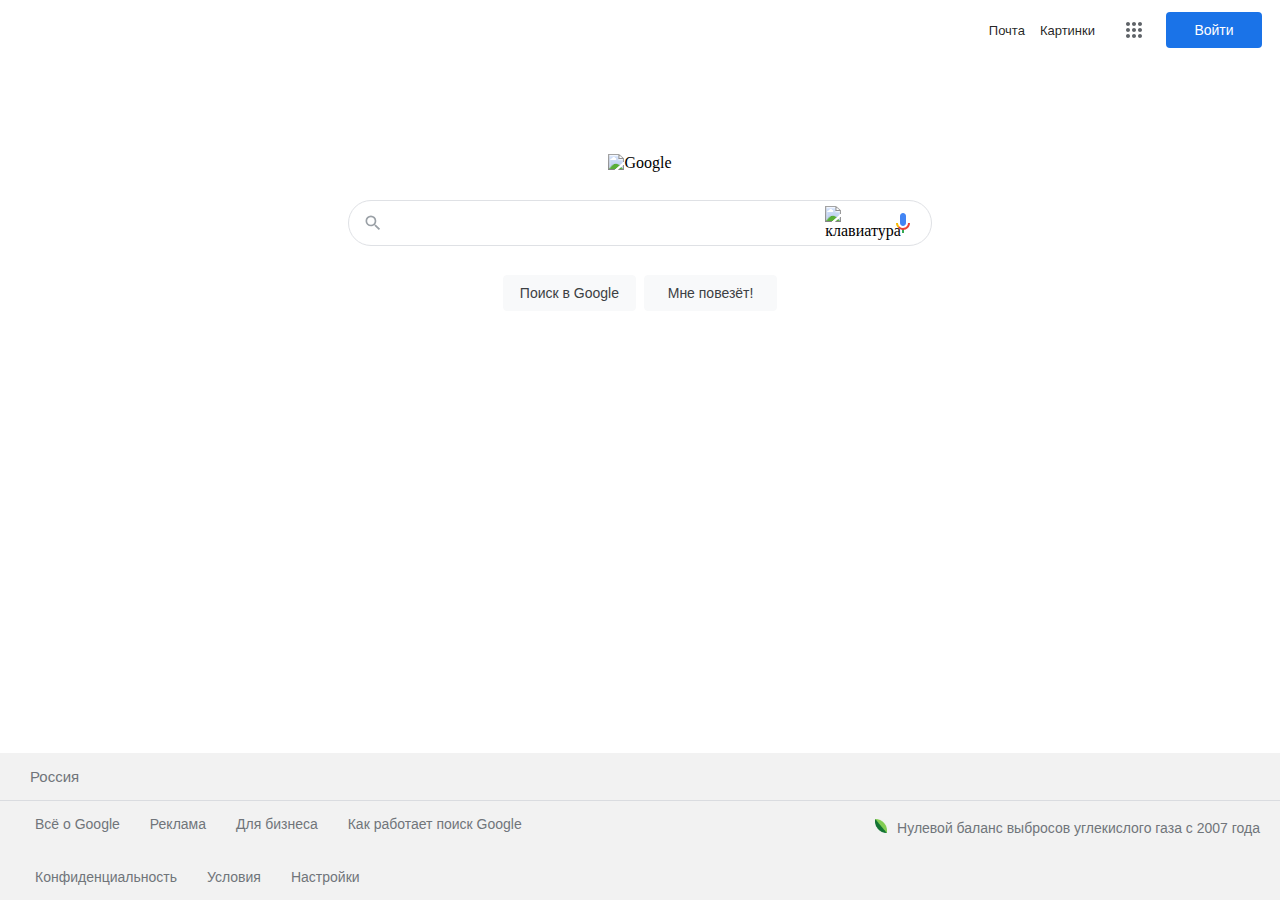
==== index.html @ 8f460573 "google done" ====
<!DOCTYPE html>
<html>
<head>
    <meta charset="utf-8" />
    <link rel="stylesheet" href="style.css" />
    <title>Google</title>
    <link rel="icon" href="https://www.google.com/favicon.ico" />
</head>
<body>
    <div class="nav-panel-container">
        <div class="nav-panel">
            <div>
                <a class="link" href="https://www.google.com/mail/&ogbl">Почта</a>
            </div>
            <div>
                <a class="link" href="https://www.google.ru/imghp?hl=ru&ogbl" target="_blank">Картинки</a>
            </div>
            <div class="menu-container">
                <a style="height: 24px" href="https://about.google/products/" target="_blank">
                    <svg class="menu" viewBox="0 0 24 24">
                        <path d="M6,8c1.1,0 2,-0.9 2,-2s-0.9,-2 -2,-2 -2,0.9 -2,2 0.9,2 2,2zM12,20c1.1,0 2,-0.9 2,-2s-0.9,-2 -2,-2 -2,0.9 -2,2 0.9,2 2,2zM6,20c1.1,0 2,-0.9 2,-2s-0.9,-2 -2,-2 -2,0.9 -2,2 0.9,2 2,2zM6,14c1.1,0 2,-0.9 2,-2s-0.9,-2 -2,-2 -2,0.9 -2,2 0.9,2 2,2zM12,14c1.1,0 2,-0.9 2,-2s-0.9,-2 -2,-2 -2,0.9 -2,2 0.9,2 2,2zM16,6c0,1.1 0.9,2 2,2s2,-0.9 2,-2 -0.9,-2 -2,-2 -2,0.9 -2,2zM12,8c1.1,0 2,-0.9 2,-2s-0.9,-2 -2,-2 -2,0.9 -2,2 0.9,2 2,2zM18,14c1.1,0 2,-0.9 2,-2s-0.9,-2 -2,-2 -2,0.9 -2,2 0.9,2 2,2zM18,20c1.1,0 2,-0.9 2,-2s-0.9,-2 -2,-2 -2,0.9 -2,2 0.9,2 2,2z"></path>
                    </svg>
                </a>
            </div>
            <div class="enter-container">
                <a style="text-decoration: none" href="https://accounts.google.com/v3/signin/identifier?dsh=S-99807063%3A1662494788046477&continue=https%3A%2F%2Fwww.google.com%2F%3Fgws_rd%3Dssl&ec=GAZAmgQ&hl=ru&passive=true&flowName=GlifWebSignIn&flowEntry=ServiceLogin&ifkv=AQN2RmXGSbF9rAIXmJH1-EhEHgO-p6C6mlsBlYyK3gtCXGPzN-NP57Yoe-NT8FltJr-XS2-R16_f"
                   target="_top">
                    <div class="enter">Войти</div>
                </a>
            </div>
        </div>
    </div>
    <div class="logo-container">
        <img src="https://www.google.com/images/branding/googlelogo/1x/googlelogo_color_272x92dp.png" alt="Google" />
    </div>
    <div class="search-bar-container">
        <div class="search-bar">
            <div class="search-container">
                <svg style="fill: #9aa0a6" viewBox="0 0 24 24">
                    <path d="M15.5 14h-.79l-.28-.27A6.471 6.471 0 0 0 16 9.5 6.5 6.5 0 1 0 9.5 16c1.61 0 3.09-.59 4.23-1.57l.27.28v.79l5 4.99L20.49 19l-4.99-5zm-6 0C7.01 14 5 11.99 5 9.5S7.01 5 9.5 5 14 7.01 14 9.5 11.99 14 9.5 14z"></path>
                </svg>
            </div>
            <div>
                <input class="input" type="text" />
            </div>
            <div class="keyboard-container">
                <img src="https://www.gstatic.com/inputtools/images/tia.png" alt="клавиатура" />
            </div>
            <div class="audio-input-container">
                <svg viewBox="0 0 24 24">
                    <path fill="#4285f4" d="m12 15c1.66 0 3-1.31 3-2.97v-7.02c0-1.66-1.34-3.01-3-3.01s-3 1.34-3 3.01v7.02c0 1.66 1.34 2.97 3 2.97z"></path>
                    <path fill="#34a853" d="m11 18.08h2v3.92h-2z"></path>
                    <path fill="#fbbc05" d="m7.05 16.87c-1.27-1.33-2.05-2.83-2.05-4.87h2c0 1.45 0.56 2.42 1.47 3.38v0.32l-1.15 1.18z"></path>
                    <path fill="#ea4335" d="m12 16.93a4.97 5.25 0 0 1 -3.54 -1.55l-1.41 1.49c1.26 1.34 3.02 2.13 4.95 2.13 3.87 0 6.99-2.92 6.99-7h-1.99c0 2.92-2.24 4.93-5 4.93z"></path>
                </svg>
            </div>
        </div>
        <div class="search-bar-bottom-container">
            <div class="text-container left-text-container">
                <div class="text">
                    Поиск в Google
                    <a href="https://www.google.com/search?q={input.text}"
                       style="width: 100px"></a>
                </div>
            </div>
            <div class="text-container">
                <a style="text-decoration: none" href="https://www.google.com/doodles">
                    <div class="text">Мне повезёт!</div>
                </a>
            </div>
        </div>
    </div>
    <footer class="footer">
        <div class="country">Россия</div>
        <div class="footer-bottom-container">
            <div class="about-container">
                <a class="about" href="https://about.google/?utm_source=google-RU&utm_medium=referral&utm_campaign=hp-footer&fg=1">
                    <div>Всё о Google</div>
                </a>
                <a class="about" href="https://ads.google.com/intl/ru_ru/home/?subid=ww-ww-et-g-awa-a-g_hpafoot1_1!o2&utm_source=google.com&utm_medium=referral&utm_campaign=google_hpafooter&fg=1"
                   target="_parent">
                    Реклама
                </a>
                <a class="about" href="https://www.google.com/services/?subid=ww-ww-et-g-awa-a-g_hpbfoot1_1!o2&utm_source=google.com&utm_medium=referral&utm_campaign=google_hpbfooter&fg=1#?modal_active=none">
                    Для бизнеса
                </a>
                <a class="about" href="https://www.google.com/search/howsearchworks/?fg=1">
                    Как работает поиск Google
                </a>
            </div>
            <div class="carbon-dioxide-info-container">
                <a class="about" href="https://sustainability.google/intl/ru/carbon-free/?utm_source=googlehpfooter&utm_medium=housepromos&utm_campaign=bottom-footer&utm_content=#home"
                   target="_parent">
                    <div>
                        <img style="margin-right: 6px; width: 12.25px; height: 14px" src="[data-uri]" />
                        Нулевой баланс выбросов углекислого газа с 2007 года
                    </div>
                </a>
            </div>
            <div class="policy-container">
                <a class="about" href="https://policies.google.com/privacy?hl=ru&fg=1">
                    Конфиденциальность
                </a>
                <a class="about" href="https://policies.google.com/terms?hl=ru&fg=1">
                    Условия
                </a>
                <div class="about">Настройки</div>
            </div>
        </div>
    </footer>
</body>
</html>
---- style.css ----
html, body {
    margin: 0;
    padding: 0;
    height: 100%;
}

.nav-panel-container {
    display: flex;
    justify-content: end;
    align-items: center;
    padding: 6px;
}

.nav-panel {
    display: flex;
    align-items: center;
    padding-right: 4px;
    height: 48px;
}

.link {
    font-size: 13px;
    font-family: Roboto, Arial, sans-serif;
    text-decoration: none;
    padding-right: 15px;
    color: rgba(0,0,0,.87);
}

.link:hover {
    text-decoration: underline;
}

.menu-container {
    padding: 4px;
    display: flex;
    justify-content: center;
    align-items: center;
    width: 40px;
    height: 40px;
}

.menu-container:hover {
    border-radius: 50%;
    background-color: #efefef;
    cursor: pointer;
}

.menu {
    width: 24px;
    height: 24px;
    fill: #5f6368;
}

.enter-container {
    margin-inline: 8px;
    background-color: #1a73e8;
    font-family: Google Sans,Roboto,Helvetica,Arial,sans-serif;
    font-size: 14px;
    width: 96px;
    height: 36px;
    border-radius: 4px;
    border-color: white;
}

.enter-container:hover {
    background-color: #1b66c9;
    box-shadow: 0 1px 3px 1px rgb(66 64 67 / 15%), 0 1px 2px 0 rgb(60 64 67 / 30%);
    cursor: pointer;
}

.enter {
    color: white;
    text-align:center;
    position: relative;
    top: 50%;
    transform: translateY(-50%);
}

.logo-container {
    padding-top: 93.6px;
    display: flex;
    justify-content: center;
    align-items: center;
    flex-wrap: wrap;
}

.search-bar-container {
    margin: 8px;
    padding: 20px;
    display: flex;
    justify-content: center;
    align-items: center;
    flex-direction: column;
    width: auto;
}

.search-bar {
    display: flex;
    align-items: center;
    padding: 0 8px 0 14px;
    border: 1px solid #dfe1e5;
    border-radius: 24px;
    height: 44px;
    width: calc(632px + 6px);
    width: auto;
    max-width: 584px;
}

.search-bar:hover {
    box-shadow: 0 1px 6px rgb(32 33 36 / 28%);
    border-color: rgba(223,225,229,0);
}

.search-container {
    width: 20px;
    height: 20px;
    padding-right: 13px;
}

.input {
    outline: none;
    border: none;
    width: 443px;
    height: 34px;
}



.keyboard-container {
    padding-inline: 8px;
    display: flex;
    justify-content: center;
    align-items: center;
    height: 24px;
    width: 24px;
    cursor: pointer;
}

.audio-input-container {
    padding-inline: 8px;
    width: 24px;
    height: 24px;
    cursor: pointer;
}

.search-bar-bottom-container {
    display: flex;
    justify-content: center;
    padding: 18px;
    width: 100%;
}

.text-container {
    background-color: #f8f9fa;
    color: #3c4043;
    width: 99.163px;
    font-family: arial,sans-serif;
    font-size: 14px;
    height: 34px;
    padding-inline: 16px;
    border: 1px solid #f8f9fa;
    border-radius: 4px;
    margin-inline: 4px;
    margin-top: 11px;
    margin-bottom: 11px;
}

.text-container:hover {
    border-color: #e0e0e0;
    box-shadow: 0 1px #ebebeb;
    cursor: pointer;
}

.left-text-container:active {
    border-color: #1a73e8;
}

.text {
    color: #3c4043;
    text-align: center;
    position: relative;
    top: 50%;
    transform: translateY(-50%);
}

.footer {
    position: absolute;
    bottom: 0;
    width: 100%;
    background-color: #f2f2f2;
}

.country {
    padding: 15px 30px;
    border-bottom: 1px solid #dadce0;
    font-family: arial,sans-serif;
    font-size: 15px;
    color: #70757a;
}

.footer-bottom-container {
    display: flex;
    flex-wrap: wrap;
    padding-inline: 20px;
    justify-content: space-between;
}

.about-container {
    display: flex;
}

.about {
    text-decoration: none;
    padding: 15px;
    font-size: 14px;
    font-family: arial,sans-serif;
    color: #70757a;
}


.about:hover {
    text-decoration: underline;
}

.carbon-dioxide-container {
    width: 100%;
    display: flex;
}

.policy-container {
    display: flex;
}
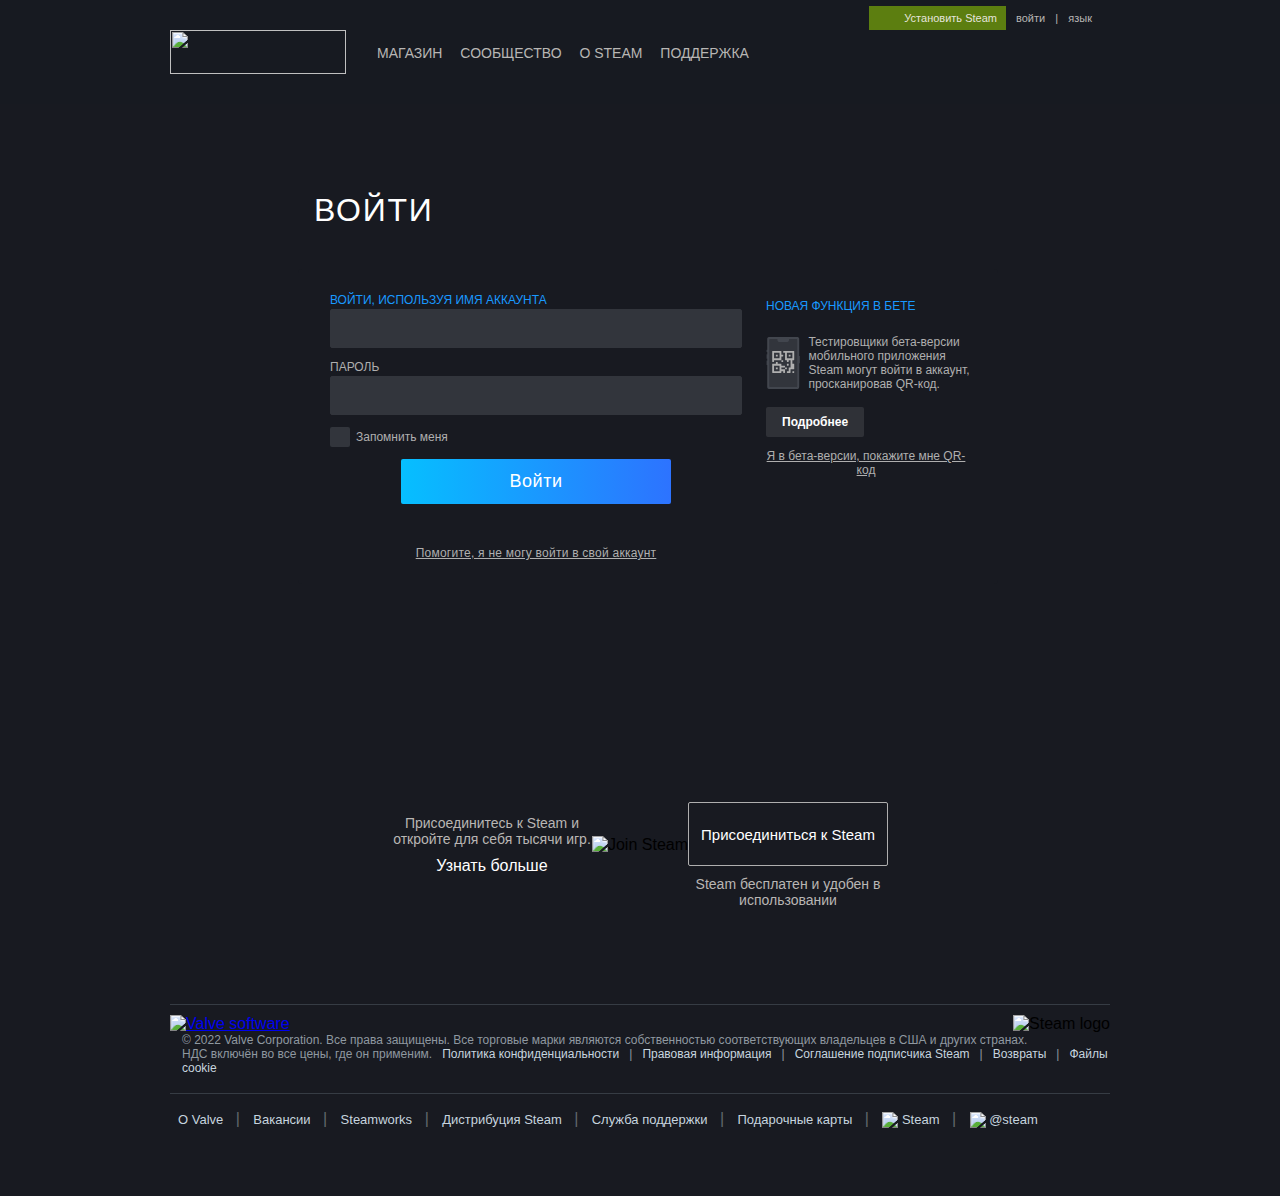
==== commit 30e65f59: "added some hovers and custom scrollbar" ====
--- a/index.html
+++ b/index.html
@@ -1,112 +1,221 @@
 <!DOCTYPE html>
 <html>
-<head>
-    <meta charset="utf-8" />
-    <link rel="stylesheet" href="style.css" />
-    <title>Google</title>
-    <link rel="icon" href="https://www.google.com/favicon.ico" />
-</head>
-<body>
-    <div class="nav-panel-container">
-        <div class="nav-panel">
-            <div>
-                <a class="link" href="https://www.google.com/mail/&ogbl">Почта</a>
-            </div>
-            <div>
-                <a class="link" href="https://www.google.ru/imghp?hl=ru&ogbl" target="_blank">Картинки</a>
-            </div>
-            <div class="menu-container">
-                <a style="height: 24px" href="https://about.google/products/" target="_blank">
-                    <svg class="menu" viewBox="0 0 24 24">
-                        <path d="M6,8c1.1,0 2,-0.9 2,-2s-0.9,-2 -2,-2 -2,0.9 -2,2 0.9,2 2,2zM12,20c1.1,0 2,-0.9 2,-2s-0.9,-2 -2,-2 -2,0.9 -2,2 0.9,2 2,2zM6,20c1.1,0 2,-0.9 2,-2s-0.9,-2 -2,-2 -2,0.9 -2,2 0.9,2 2,2zM6,14c1.1,0 2,-0.9 2,-2s-0.9,-2 -2,-2 -2,0.9 -2,2 0.9,2 2,2zM12,14c1.1,0 2,-0.9 2,-2s-0.9,-2 -2,-2 -2,0.9 -2,2 0.9,2 2,2zM16,6c0,1.1 0.9,2 2,2s2,-0.9 2,-2 -0.9,-2 -2,-2 -2,0.9 -2,2zM12,8c1.1,0 2,-0.9 2,-2s-0.9,-2 -2,-2 -2,0.9 -2,2 0.9,2 2,2zM18,14c1.1,0 2,-0.9 2,-2s-0.9,-2 -2,-2 -2,0.9 -2,2 0.9,2 2,2zM18,20c1.1,0 2,-0.9 2,-2s-0.9,-2 -2,-2 -2,0.9 -2,2 0.9,2 2,2z"></path>
-                    </svg>
+    <head>
+        <title>Войти</title>
+        <link rel="icon" href="https://store.steampowered.com/favicon.ico" />
+        <meta charset="utf-8" />
+        <link rel="stylesheet" href="style.css" />
+    </head>
+    <body>
+        <div class="header">
+            <div class="header_content">
+                <div class="logo_holder">
+                    <a href="https://store.steampowered.com/?snr=1_60_4__global-header">
+                        <img src="https://store.akamai.steamstatic.com/public/shared/images/header/logo_steam.svg?t=962016"
+                             width="176" height="44"/>
+                    </a>
+                </div>
+                <div class="nav_container">
+                    <a href="https://store.steampowered.com/?snr=1_60_4__global-header"
+                       class="nav_link">
+                        МАГАЗИН
+                    </a>
+                    <a href="https://steamcommunity.com/"
+                       class="nav_link">
+                        СООБЩЕСТВО
+                    </a>
+                    <a href="https://store.steampowered.com/about/?snr=1_60_4__global-header"
+                       class="nav_link">
+                        О STEAM
+                    </a>
+                    <a href="https://help.steampowered.com/ru/"
+                       class="nav_link">
+                        ПОДДЕРЖКА
+                    </a>
+                </div>
+                <div class="actions_menu">
+                    <div class="install_steam">
+                        <a href="https://store.steampowered.com/about/?snr=1_60_4__global-header"
+                           class="install_link">
+                            Установить Steam
+                        </a>
+                    </div>
+                    <a href="https://store.steampowered.com/login/?redir=login%2F%3Fredir%3D%26redir_ssl%3D1%26snr%3D1_4_4__global-header&redir_ssl=1&snr=1_60_4__global-header"
+                       class="enter_button">
+                        войти
+                    </a>
+                    &nbsp;|&nbsp;
+                    <span class="language">
+                        язык
+                    </span>
+                </div>
+            </div>
+        </div>
+        <div class="main_content">
+            <div class="login">
+                <div class="enter_text">ВОЙТИ</div>
+                <div class="login_dialog">
+                    <form class="form">
+                        <div style="display: grid; gap: 2px">
+                            <div class="enter_with_account_name">
+                                войти, используя имя аккаунта
+                            </div>
+                            <input type="text" />
+                        </div>
+                        <div style="display:grid; gap: 2px">
+                            <div class="password">
+                                пароль
+                            </div>
+                            <input type="password" />
+                        </div>
+                        <div class="login_tools">
+                            <div class="checkbox">
+                            </div>
+                            <div class="remember_me_text">Запомнить меня</div>
+                        </div>
+                        <div class="login_button_holder">
+                            <button class="login_button">Войти</button>
+                        </div>
+                        <a class="login_help" href="https://help.steampowered.com/ru/wizard/HelpWithLogin?redir=https%3A%2F%2Fstore.steampowered.com%2Flogin%2F%3Fredir%3D%26redir_ssl%3D1%26snr%3D1_4_4__global-header">
+                            Помогите, я не могу войти в свой аккаунт
+                        </a>
+                    </form>
+                    <div class="beta_function_container">
+                        <div class="beta_function">
+                            <div class="beta_function_text">
+                                новая функция в бете
+                            </div>
+                            <div class="beta_function_info">
+                                <svg height="52" viewBox="0 0 34 52" fill="none"
+                                     style="width: 120px">
+                                    <path fill-rule="evenodd" clip-rule="evenodd"
+                                          d="M0.993001 3.2C0.993001 2.0799 0.993001 1.51984 1.21099 1.09202C1.40273 0.715695 1.7087 0.409734 2.08502 0.217987C2.51284 0 3.0729 0 4.193 0H29.793C30.9131 0 31.4732 0 31.901 0.217987C32.2773 0.409734 32.5833 0.715695 32.775 1.09202C32.993 1.51984 32.993 2.0799 32.993 3.2V48.8C32.993 49.9201 32.993 50.4802 32.775 50.908C32.5833 51.2843 32.2773 51.5903 31.901 51.782C31.4732 52 30.9131 52 29.793 52H4.193C3.0729 52 2.51284 52 2.08502 51.782C1.7087 51.5903 1.40273 51.2843 1.21099 50.908C0.993001 50.4802 0.993001 49.9201 0.993001 48.8V3.2ZM33 19.2967C33 19.1328 33.1328 19 33.2967 19C33.4606 19 33.5934 19.1328 33.5934 19.2967V25.8924C33.5934 26.0563 33.4606 26.1891 33.2967 26.1891C33.1328 26.1891 33 26.0563 33 25.8924V19.2967ZM0.690255 12.8531C0.854118 12.8531 0.986956 12.986 0.986956 13.1498V14.735C0.986956 14.8988 0.854118 15.0317 0.690255 15.0317C0.526392 15.0317 0.393555 14.8988 0.393555 14.735V13.1498C0.393555 12.986 0.526392 12.8531 0.690255 12.8531ZM0.986956 23.8975C0.986956 23.7337 0.854118 23.6008 0.690255 23.6008C0.526392 23.6008 0.393555 23.7337 0.393555 23.8975V27.8064C0.393555 27.9703 0.526392 28.1031 0.690255 28.1031C0.854118 28.1031 0.986956 27.9703 0.986956 27.8064V23.8975ZM0.690255 17.3557C0.854118 17.3557 0.986956 17.4886 0.986956 17.6524V21.5613C0.986956 21.7252 0.854118 21.858 0.690255 21.858C0.526392 21.858 0.393555 21.7252 0.393555 21.5613V17.6524C0.393555 17.4886 0.526392 17.3557 0.690255 17.3557Z"
+                                          fill="#42464e">
+                                    </path>
+                                    <path fill-rule="evenodd" clip-rule="evenodd"
+                                          d="M3.10899 2.54601C3 2.75992 3 3.03995 3 3.6V48.4C3 48.9601 3 49.2401 3.10899 49.454C3.20487 49.6422 3.35785 49.7951 3.54601 49.891C3.75992 50 4.03995 50 4.6 50H29.4C29.9601 50 30.2401 50 30.454 49.891C30.6422 49.7951 30.7951 49.6422 30.891 49.454C31 49.2401 31 48.9601 31 48.4V3.6C31 3.03995 31 2.75992 30.891 2.54601C30.7951 2.35785 30.6422 2.20487 30.454 2.10899C30.2401 2 29.9601 2 29.4 2H23C22.9469 2 22.8965 2.0232 22.8562 2.06277C22.7957 2.12213 22.7857 2.22585 22.7855 2.32129C22.7839 3.09871 22.7694 3.51909 22.6437 3.85908C22.4867 4.28385 22.2109 4.63059 21.8671 4.82458C21.5561 5 21.1565 5 20.3571 5H13.6429C12.8435 5 12.4439 5 12.1329 4.82458C11.7891 4.63059 11.5133 4.28385 11.3563 3.85908C11.2306 3.51909 11.2161 3.09871 11.2145 2.32129C11.2143 2.22585 11.2043 2.12213 11.1438 2.06277C11.1035 2.0232 11.0531 2 11 2H4.6C4.03995 2 3.75992 2 3.54601 2.10899C3.35785 2.20487 3.20487 2.35785 3.10899 2.54601Z"
+                                          fill="#32353c">
+                                    </path>
+                                    <g>
+                                        <path clip-path="url(#clip0_1079_5430)" d="M24.3333 17.6667H22.5V19.5H24.3333V17.6667ZM26.1667 15.8333V21.3333H20.6667V15.8333H26.1667V15.8333ZM27.0833 26.8333H25.25C24.3333 26.8333 24.3333 26.8333 24.3333 27.75V31.4167C24.3333 32.3335 24.3333 32.3335 25.25 32.3335H27.0833C28 32.3335 28 32.3335 28 31.4167V27.75C28 26.8333 28 26.8333 27.0833 26.8333ZM21.5833 26.8333C20.6665 26.8333 20.6665 26.8333 20.6665 27.75C20.6665 28.6667 20.6665 28.6667 21.5833 28.6667C22.5 28.6667 22.5 28.6667 22.5 27.75C22.5 26.8333 22.5 26.8333 21.5833 26.8333ZM27.0833 34.1667C26.1665 34.1667 26.1665 34.1667 26.1665 35.0835C26.1665 36.0002 26.1665 36.0002 27.0833 36.0002C28 36 28 36 28 35.0833C28 34.1667 28 34.1667 27.0833 34.1667ZM16.0833 23.1667C15.1665 23.1667 15.1665 23.1667 15.1665 24.0835C15.1665 25.0002 15.1665 25.0002 16.0833 25.0002C17 25.0002 17 25 17 24.0833C17 23.1665 17 23.1667 16.0833 23.1667ZM11.5 17.6667H9.66674V19.5H11.5V17.6667ZM13.3333 15.8333V21.3333H7.83326V15.8333H13.3333V15.8333ZM14.25 14H6.91674C6 14 6 14 6 14.9167V24.0835C6 25 6 25 6.91674 25C7.83348 25 7.83348 25 7.83348 24.0833V23.1665H14.25C15.1667 23.1665 15.1667 23.1665 15.1667 22.2498V19.5H16.0835C17 19.5 17 19.5 17 18.5833C17 17.6665 17 17.6665 16.0833 17.6665H15.1665V14.9165C15.1667 14 15.1667 14 14.25 14ZM27.0833 30.5H23.4167C22.5 30.5 22.5 30.5 22.5 31.4167V34.1667H21.5833C20.6665 34.1667 20.6665 34.1667 20.6665 35.0835C20.6665 36.0002 20.6665 36.0002 21.5833 36.0002H23.4165C24.3333 36.0002 24.3333 36.0002 24.3333 35.0835V32.3335H27.0833C28 32.3335 28 32.3335 28 31.4167C28 30.5 28 30.5 27.0833 30.5ZM19.75 30.5C18.8333 30.5 18.8333 30.5 18.8333 31.4167C18.8333 32.3335 18.8333 32.3335 19.75 32.3335C20.6667 32.3335 20.6667 32.3335 20.6667 31.4167C20.6667 30.5 20.6667 30.5 19.75 30.5ZM10.5833 25C9.66652 25 9.66652 25 9.66652 25.9167V26.8335H6.91652C6 26.8333 6 26.8333 6 27.75V35.0833C6 36 6 36 6.91674 36H14.25C15.1667 36 15.1667 36 15.1667 35.0833V34.1665H17V35.0833C17 36 17 36 17.9167 36C18.8335 36 18.8335 36 18.8335 35.0833V33.25C18.8335 32.3333 18.8335 32.3333 17.9167 32.3333H15.1667V30.5H17.9167C18.8335 30.5 18.8335 30.5 18.8335 29.5833C18.8335 28.6665 18.8335 28.6665 17.9167 28.6665H15.1667V27.75C15.1667 26.8333 15.1667 26.8333 14.25 26.8333H11.5V25.9165C11.5 25 11.5 25 10.5833 25ZM13.3333 28.6667V34.1667H7.83326V28.6667H13.3333ZM11.5 30.5H9.66674V32.3333H11.5V30.5ZM27.0833 14H17.9167C17 14 17 14 17 14.9167C17 15.8335 17 15.8335 17.9167 15.8335H18.8335V22.25C18.8335 23.1667 18.8335 23.1667 19.7502 23.1667H20.667V24.0835C20.667 25.0002 20.667 25.0002 21.5837 25.0002C22.5 25 22.5 25 22.5 24.0833V23.1665H24.3333V27.75C24.3333 28.6667 24.3333 28.6667 25.25 28.6667C26.1667 28.6667 26.1667 28.6667 26.1667 27.75V23.1667H27.0835C28.0002 23.1667 28.0002 23.1667 28.0002 22.25V14.9167C28 14 28 14 27.0833 14Z"
+                                              fill="#afafaf">
+                                        </path>
+                                    </g>
+                                </svg>
+                                <div class="beta_function_testers_info">
+                                    Тестировщики бета-версии мобильного приложения Steam могут войти в аккаунт, просканировав QR-код.
+                                </div>
+                            </div>
+                            <a class="more" href="https://steamcommunity.com/groups/SteamMobileApp">
+                                Подробнее
+                            </a>
+                            <div class="give_me_qr_code">
+                                Я в бета-версии, покажите мне QR-код
+                            </div>
+                        </div>
+                    </div>
+                </div>
+            </div>
+        </div>
+        <div style="background-color: #181a21">
+            <div class="join_steam_holder">
+                <div class="join_steam_item">
+                    <div class="join_steam_text">
+                        Присоединитесь к Steam и откройте для себя тысячи игр.
+                    </div>
+                    <a class="learn_more" href="https://store.steampowered.com/about">
+                        Узнать больше
+                    </a>
+                </div>
+                <img src="https://store.akamai.steamstatic.com/public/shared/images/login/join_pc.png?v=1"
+                     alt="Join Steam" class="join_steam_item"
+                     style="max-width: 200px"/>
+                <div class="join_steam_item">
+                    <a href="https://store.steampowered.com/join/?&snr=1_60_4__62"
+                       target="_top" class="join_steam_button">
+                        <div>Присоединиться к Steam</div>
+                    </a>
+                    <div class="join_steam_text">
+                        Steam бесплатен и удобен в использовании
+                    </div>
+                </div>
+            </div>
+            <div class="footer">
+                <div class="line"></div>
+                <a class="valve_link" href="https://www.valvesoftware.com/ru/" target="_blank">
+                    <img src="https://store.akamai.steamstatic.com/public/images/footerLogo_valve_new.png"
+                         alt="Valve software"
+                         style="height: 25px; width: auto" />
                 </a>
-            </div>
-            <div class="enter-container">
-                <a style="text-decoration: none" href="https://accounts.google.com/v3/signin/identifier?dsh=S-99807063%3A1662494788046477&continue=https%3A%2F%2Fwww.google.com%2F%3Fgws_rd%3Dssl&ec=GAZAmgQ&hl=ru&passive=true&flowName=GlifWebSignIn&flowEntry=ServiceLogin&ifkv=AQN2RmXGSbF9rAIXmJH1-EhEHgO-p6C6mlsBlYyK3gtCXGPzN-NP57Yoe-NT8FltJr-XS2-R16_f"
-                   target="_top">
-                    <div class="enter">Войти</div>
-                </a>
+                <img class="steam_logo" src="https://store.akamai.steamstatic.com/public/images/v6/logo_steam_footer.png"
+                     alt="Steam logo" />
+                <div class="footer_text">
+                    <div>
+                        © 2022 Valve Corporation. Все права защищены. Все торговые марки являются собственностью соответствующих владельцев в США и других странах.
+                    </div>
+                    <div>
+                        НДС включён во все цены, где он применим.&nbsp;&nbsp;
+                        <a href="https://store.steampowered.com/privacy_agreement/?snr=1_44_44_"
+                           target="_blank">
+                            Политика конфиденциальности
+                        </a> &nbsp; | &nbsp;
+                        <a href="https://store.steampowered.com/legal/?snr=1_44_44_"
+                           target="_blank">
+                            Правовая информация
+                        </a> &nbsp; | &nbsp;
+                        <a href="https://store.steampowered.com/subscriber_agreement/?snr=1_44_44_"
+                           target="_blank">
+                            Соглашение подписчика Steam
+                        </a> &nbsp; | &nbsp;
+                        <a href="https://store.steampowered.com/steam_refunds/?snr=1_44_44_"
+                           target="_blank">
+                            Возвраты
+                        </a> &nbsp; | &nbsp;
+                        <a href="https://store.steampowered.com/account/cookiepreferences/?snr=1_44_44_"
+                           target="_blank">
+                            Файлы cookie
+                        </a>
+                    </div>
+                </div>
+                <div style="clear: left"></div>
+                <br />
+                <div class="line"></div>
+                <div class="valve_links">
+                    <a href="https://www.valvesoftware.com/ru/about"
+                       target="_blank">
+                        О Valve
+                    </a> &nbsp; | &nbsp;
+                    <a href="https://www.valvesoftware.com/ru/"
+                       target="_blank">
+                        Вакансии
+                    </a> &nbsp; | &nbsp;
+                    <a href="https://partner.steamgames.com/"
+                       target="_blank">
+                        Steamworks
+                    </a> &nbsp; | &nbsp;
+                    <a href="https://partner.steamgames.com/steamdirect"
+                       target="_blank">
+                        Дистрибуция Steam
+                    </a> &nbsp; | &nbsp;
+                    <a href="https://help.steampowered.com/ru/?snr=1_44_44_">
+                        Служба поддержки
+                    </a> &nbsp; | &nbsp;
+                    <a href="https://store.steampowered.com/digitalgiftcards/"
+                       target="_blank">
+                        Подарочные карты
+                    </a> &nbsp; | &nbsp;
+                    <a href="https://www.facebook.com/Steam"
+                       target="_blank">
+                        <img src="https://store.akamai.steamstatic.com/public/images/ico/ico_facebook.gif" />
+                        Steam
+                    </a> &nbsp; | &nbsp;
+                    <a href="http://twitter.com/steam"
+                       target="_blank">
+                        <img src="https://store.akamai.steamstatic.com/public/images/ico/ico_twitter.gif" />
+                        @steam
+                    </a>
+                </div>
             </div>
         </div>
-    </div>
-    <div class="logo-container">
-        <img src="https://www.google.com/images/branding/googlelogo/1x/googlelogo_color_272x92dp.png" alt="Google" />
-    </div>
-    <div class="search-bar-container">
-        <div class="search-bar">
-            <div class="search-container">
-                <svg style="fill: #9aa0a6" viewBox="0 0 24 24">
-                    <path d="M15.5 14h-.79l-.28-.27A6.471 6.471 0 0 0 16 9.5 6.5 6.5 0 1 0 9.5 16c1.61 0 3.09-.59 4.23-1.57l.27.28v.79l5 4.99L20.49 19l-4.99-5zm-6 0C7.01 14 5 11.99 5 9.5S7.01 5 9.5 5 14 7.01 14 9.5 11.99 14 9.5 14z"></path>
-                </svg>
-            </div>
-            <div>
-                <input class="input" type="text" />
-            </div>
-            <div class="keyboard-container">
-                <img src="https://www.gstatic.com/inputtools/images/tia.png" alt="клавиатура" />
-            </div>
-            <div class="audio-input-container">
-                <svg viewBox="0 0 24 24">
-                    <path fill="#4285f4" d="m12 15c1.66 0 3-1.31 3-2.97v-7.02c0-1.66-1.34-3.01-3-3.01s-3 1.34-3 3.01v7.02c0 1.66 1.34 2.97 3 2.97z"></path>
-                    <path fill="#34a853" d="m11 18.08h2v3.92h-2z"></path>
-                    <path fill="#fbbc05" d="m7.05 16.87c-1.27-1.33-2.05-2.83-2.05-4.87h2c0 1.45 0.56 2.42 1.47 3.38v0.32l-1.15 1.18z"></path>
-                    <path fill="#ea4335" d="m12 16.93a4.97 5.25 0 0 1 -3.54 -1.55l-1.41 1.49c1.26 1.34 3.02 2.13 4.95 2.13 3.87 0 6.99-2.92 6.99-7h-1.99c0 2.92-2.24 4.93-5 4.93z"></path>
-                </svg>
-            </div>
-        </div>
-        <div class="search-bar-bottom-container">
-            <div class="text-container left-text-container">
-                <div class="text">
-                    Поиск в Google
-                    <a href="https://www.google.com/search?q={input.text}"
-                       style="width: 100px"></a>
-                </div>
-            </div>
-            <div class="text-container">
-                <a style="text-decoration: none" href="https://www.google.com/doodles">
-                    <div class="text">Мне повезёт!</div>
-                </a>
-            </div>
-        </div>
-    </div>
-    <footer class="footer">
-        <div class="country">Россия</div>
-        <div class="footer-bottom-container">
-            <div class="about-container">
-                <a class="about" href="https://about.google/?utm_source=google-RU&utm_medium=referral&utm_campaign=hp-footer&fg=1">
-                    <div>Всё о Google</div>
-                </a>
-                <a class="about" href="https://ads.google.com/intl/ru_ru/home/?subid=ww-ww-et-g-awa-a-g_hpafoot1_1!o2&utm_source=google.com&utm_medium=referral&utm_campaign=google_hpafooter&fg=1"
-                   target="_parent">
-                    Реклама
-                </a>
-                <a class="about" href="https://www.google.com/services/?subid=ww-ww-et-g-awa-a-g_hpbfoot1_1!o2&utm_source=google.com&utm_medium=referral&utm_campaign=google_hpbfooter&fg=1#?modal_active=none">
-                    Для бизнеса
-                </a>
-                <a class="about" href="https://www.google.com/search/howsearchworks/?fg=1">
-                    Как работает поиск Google
-                </a>
-            </div>
-            <div class="carbon-dioxide-info-container">
-                <a class="about" href="https://sustainability.google/intl/ru/carbon-free/?utm_source=googlehpfooter&utm_medium=housepromos&utm_campaign=bottom-footer&utm_content=#home"
-                   target="_parent">
-                    <div>
-                        <img style="margin-right: 6px; width: 12.25px; height: 14px" src="[data-uri]" />
-                        Нулевой баланс выбросов углекислого газа с 2007 года
-                    </div>
-                </a>
-            </div>
-            <div class="policy-container">
-                <a class="about" href="https://policies.google.com/privacy?hl=ru&fg=1">
-                    Конфиденциальность
-                </a>
-                <a class="about" href="https://policies.google.com/terms?hl=ru&fg=1">
-                    Условия
-                </a>
-                <div class="about">Настройки</div>
-            </div>
-        </div>
-    </footer>
-</body>
+    </body>
 </html>--- a/style.css
+++ b/style.css
@@ -1,232 +1,396 @@
-html, body {
+html body {
     margin: 0;
-    padding: 0;
-    height: 100%;
-}
-
-.nav-panel-container {
-    display: flex;
-    justify-content: end;
-    align-items: center;
-    padding: 6px;
-}
-
-.nav-panel {
-    display: flex;
-    align-items: center;
-    padding-right: 4px;
-    height: 48px;
-}
-
-.link {
+    font-family: "Motiva Sans", sans-serif; 
+    background-color: #171a21;
+}
+
+::-webkit-scrollbar {
+    height: 12px;
+    width: 14px;
+    background: transparent;
+}
+
+::-webkit-scrollbar-corner {
+    background: #202020;
+}
+
+::-webkit-scrollbar-thumb {
+    width: 10px;
+    margin: 4px;
+    background-color: #434953;
+    background-clip: padding-box;
+    border: 4px solid rgba(0,0,0,0);
+    border-radius: 10px;
+}
+
+::-webkit-scrollbar-thumb:hover {
+    border: 0;
+}
+
+.header {
+    background: #171a21;
+    font-weight: normal;
+    font-size: 14px;
+    padding-inline: 16px;
+}
+
+.header_content {
+    position: relative;
+    width: 940px;
+    height: 104px;
+    margin: 0 auto;
+}
+
+.logo_holder {
+    float: left;
+    width: 176px;
+    height: 44px;
+    padding-top: 30px;
+    margin-right: 30px;
+}
+
+.nav_container {
+    position: absolute;
+    top: 45px;
+    left: 200px;
+}
+
+.nav_link {
+    color: #b8b6b4;
+    padding: 0 7px;
+    text-decoration: none;
+}
+
+.nav_link:hover {
+    color: white;
+}
+
+.actions_menu {
+    position: absolute;
+    right: 0px;
+    top: 6px;
+    height: 21px;
+    line-height: 21px;
+    color: #b8b6b4;
+    font-size: 11px;
+}
+
+.install_steam {
+    display: inline-block;
+    line-height: 24px;
+    margin-right: 3px;
+}
+
+.install_link {
+    display: inline-block;
+    padding-inline: 35px 9px;
+    color: #e5e4dc;
+    background-image: url("https://store.akamai.steamstatic.com/public/shared/images/header/btn_header_installsteam_download.png?v=1");
+    background-repeat: no-repeat;
+    background-position: 10px 5px;
+    background-color: #5c7e10;
+    text-decoration: none;
+}
+
+.install_link:hover {
+    color: white;
+}
+
+.enter_button {
+    padding-inline: 4px;
+    color: #b8b6b4;
+    text-decoration: none;
+}
+
+.enter:hover {
+    color: white;
+}
+
+.language {
+    padding-inline: 4px 18px;
+    color: #b8b6b4;
+    background-image: url(https://store.akamai.steamstatic.com/public/shared/images/popups/btn_arrow_down_padded.png);
+    background-repeat: no-repeat;
+    background-position: right center;
+}
+
+.language:hover {
+    color: white;
+    cursor: pointer;
+}
+
+.main_content {
+    display: flex;
+    background: radial-gradient(rgba(24, 26, 33, 0) 0%, #181A21 100%) fixed no-repeat, url(https://store.akamai.steamstatic.com/public/shared/images/joinsteam/new_login_bg_strong_mask.jpg) center top no-repeat, #181A21;
+    width: 100%;
+    padding-inline: 8px;
+    padding-top: 80px;
+    padding-bottom: 150px;
+    justify-content: center;
+    align-items: center;
+}
+
+.login {
+    display: flex;
+    flex-direction: column;
+    gap: 32px;
+}
+
+.enter_text {
+    margin: 8px 16px;
+    color: #fff;
+    font-size: 32px;
+    letter-spacing: .055em;
+}
+
+.login_dialog {
+    display: flex;
+    flex: 1;
+    flex-direction: row;
+    min-width: 636px;
+    padding: 24px 32px;
+    background-color: #181a21;
+    border-radius: 4px;
+}
+
+.form {
+    flex: 1;
+    display: grid;
+    gap: 12px;
+}
+
+.form input {
+    padding: 10px;
+    color: white;
+    background-color: #32353c;
+    outline: none;
+    font-size: 15px;
+    border: 1px solid #32353c;
+    border-radius: 2px;
+}
+
+.form input:hover {
+    background-color: #393c44;
+}
+
+.enter_with_account_name {
+    font-size: 12px;
+    color: #1999ff;
+    text-transform: uppercase;
+    font-weight: 500;
+}
+
+.password {
+    font-size: 12px;
+    color: #afafaf;
+    text-transform: uppercase;
+    font-weight: 500;
+}
+
+.login_tools {
+    display: flex;
+    justify-content: flex-start;
+    align-items: center;
+    cursor: pointer;
+}
+
+.checkbox {
+    width: 14px;
+    height: 14px;
+    padding: 3px;
+    background-color: #32353c;
+    border-radius: 2px;
+}
+
+.remember_me_text {
+    font-size: 12px;
+    color: #afafaf;
+    padding-left: 6px;
+}
+
+.login_button_holder {
+    display: flex;
+    flex-direction: row;
+    justify-content: center;
+}
+
+.login_button {
+    background: linear-gradient(90deg, #06BFFF 0%, #2D73FF 100%);
+    padding: 12px;
+    font-size: 18px;
+    width: 270px;
+    letter-spacing: .03em;
+    border: none;
+    cursor: pointer;
+    border-radius: 2px;
+    color: white;
+}
+
+.login_button:hover {
+    background: linear-gradient(90deg, #06BFFF 30%, #2D73FF 100%);
+}
+
+.login_help {
+    margin-top: 30px;
+    font-size: 12px;
+    color: #afafaf;
+    text-align: center;
+    letter-spacing: .02em;
+}
+
+.beta_function_container {
+    display: grid;
+    flex: 0;
+    margin-left: 24px;
+}
+
+.beta_function {
+    display: flex;
+    flex-direction: column;
+    align-items: flex-start;
+    width: 200px;
+}
+
+.beta_function_text {
+    color: #1999ff;
+    font-size: 12px;
+    text-transform: uppercase;
+    margin: 6px 0;
+}
+
+.beta_function_info {
+    display: flex;
+    flex-direction: row;
+    align-items: center;    
+    padding: 8px 0;
+}
+
+.beta_function_testers_info {
+    margin: 8px;
+    color: #afafaf;
+    font-size: 12px;
+}
+
+.more {
+    background-color: rgba(255,255,255,.1);
+    color: white;
+    font-size: 12px;
+    font-weight: 700;
+    border-radius: 2px;
+    padding: 8px 16px;
+    text-decoration: none;
+}
+
+.give_me_qr_code {
+    color: #afafaf;
+    font-size:12px;
+    text-align: center;
+    margin: 12px 0;
+    text-decoration: underline;
+    cursor: pointer;
+}
+
+.join_steam_holder {
+    display: flex;
+    justify-content: center;
+    align-items: center;
+    padding-top: 48px;
+    padding-bottom: 80px;
+    margin-inline: auto;
+}
+
+.join_steam_item {
+    display: flex;
+    flex-direction: column;
+    justify-content: center;
+    align-items: center;
+    max-width: 200px;
+}
+
+.join_steam_text {
+    text-align: center;
+    font-size: 14px;
+    color: #b8b6b4;
+}
+
+.learn_more {
+    color: white;
+    margin-top: 10px;
+    text-decoration: none;
+}
+
+.join_steam_button {
+    display: flex;
+    align-items: center;
+    justify-content: center;
+    width: 198px;
+    height: 62px;
+    font-size: 15px;
+    border-radius: 2px;
+    border: 1px solid white;
+    border-color: #afafaf;
+    background-color: #181a21;
+    color: white;
+    text-decoration: none;
+    text-align: center;
+    margin-top: 20px;
+    margin-bottom: 10px;
+}
+
+.join_steam_button:hover {
+    border-color: white;
+}
+
+.footer {
+    padding-top: 16px;
+    padding-bottom: 60px;
+    margin: 0 auto;
+    width: 940px;
+    font-family: Arial, Helvetica, sans-serif;
+}
+
+.line {
+    height: 8px;
+    border-top: 1px solid #363c44;
+}
+
+.valve_link {
+    padding-top: 2px;
+    float: left;
+}
+
+.steam_logo {
+    padding-top: 2px;
+    float: right;
+}
+
+.footer_text {
+    float: left;
+    margin-left: 12px;
+    color: #8F98A0;
+    font-size: 12px;
+}
+
+.footer_text a {
+    text-decoration: none;
+    color: #c6d4df;
+}
+
+.valve_links {
+    margin: 8px;
+    color: #61686d;
+}
+
+.valve_links a {
+    text-decoration: none;
+    color: #c6d4df;
     font-size: 13px;
-    font-family: Roboto, Arial, sans-serif;
-    text-decoration: none;
-    padding-right: 15px;
-    color: rgba(0,0,0,.87);
-}
-
-.link:hover {
-    text-decoration: underline;
-}
-
-.menu-container {
-    padding: 4px;
-    display: flex;
-    justify-content: center;
-    align-items: center;
-    width: 40px;
-    height: 40px;
-}
-
-.menu-container:hover {
-    border-radius: 50%;
-    background-color: #efefef;
-    cursor: pointer;
-}
-
-.menu {
-    width: 24px;
-    height: 24px;
-    fill: #5f6368;
-}
-
-.enter-container {
-    margin-inline: 8px;
-    background-color: #1a73e8;
-    font-family: Google Sans,Roboto,Helvetica,Arial,sans-serif;
-    font-size: 14px;
-    width: 96px;
-    height: 36px;
-    border-radius: 4px;
-    border-color: white;
-}
-
-.enter-container:hover {
-    background-color: #1b66c9;
-    box-shadow: 0 1px 3px 1px rgb(66 64 67 / 15%), 0 1px 2px 0 rgb(60 64 67 / 30%);
-    cursor: pointer;
-}
-
-.enter {
-    color: white;
-    text-align:center;
-    position: relative;
-    top: 50%;
-    transform: translateY(-50%);
-}
-
-.logo-container {
-    padding-top: 93.6px;
-    display: flex;
-    justify-content: center;
-    align-items: center;
-    flex-wrap: wrap;
-}
-
-.search-bar-container {
-    margin: 8px;
-    padding: 20px;
-    display: flex;
-    justify-content: center;
-    align-items: center;
-    flex-direction: column;
-    width: auto;
-}
-
-.search-bar {
-    display: flex;
-    align-items: center;
-    padding: 0 8px 0 14px;
-    border: 1px solid #dfe1e5;
-    border-radius: 24px;
-    height: 44px;
-    width: calc(632px + 6px);
-    width: auto;
-    max-width: 584px;
-}
-
-.search-bar:hover {
-    box-shadow: 0 1px 6px rgb(32 33 36 / 28%);
-    border-color: rgba(223,225,229,0);
-}
-
-.search-container {
-    width: 20px;
-    height: 20px;
-    padding-right: 13px;
-}
-
-.input {
-    outline: none;
-    border: none;
-    width: 443px;
-    height: 34px;
-}
-
-
-
-.keyboard-container {
-    padding-inline: 8px;
-    display: flex;
-    justify-content: center;
-    align-items: center;
-    height: 24px;
-    width: 24px;
-    cursor: pointer;
-}
-
-.audio-input-container {
-    padding-inline: 8px;
-    width: 24px;
-    height: 24px;
-    cursor: pointer;
-}
-
-.search-bar-bottom-container {
-    display: flex;
-    justify-content: center;
-    padding: 18px;
-    width: 100%;
-}
-
-.text-container {
-    background-color: #f8f9fa;
-    color: #3c4043;
-    width: 99.163px;
-    font-family: arial,sans-serif;
-    font-size: 14px;
-    height: 34px;
-    padding-inline: 16px;
-    border: 1px solid #f8f9fa;
-    border-radius: 4px;
-    margin-inline: 4px;
-    margin-top: 11px;
-    margin-bottom: 11px;
-}
-
-.text-container:hover {
-    border-color: #e0e0e0;
-    box-shadow: 0 1px #ebebeb;
-    cursor: pointer;
-}
-
-.left-text-container:active {
-    border-color: #1a73e8;
-}
-
-.text {
-    color: #3c4043;
-    text-align: center;
-    position: relative;
-    top: 50%;
-    transform: translateY(-50%);
-}
-
-.footer {
-    position: absolute;
-    bottom: 0;
-    width: 100%;
-    background-color: #f2f2f2;
-}
-
-.country {
-    padding: 15px 30px;
-    border-bottom: 1px solid #dadce0;
-    font-family: arial,sans-serif;
-    font-size: 15px;
-    color: #70757a;
-}
-
-.footer-bottom-container {
-    display: flex;
-    flex-wrap: wrap;
-    padding-inline: 20px;
-    justify-content: space-between;
-}
-
-.about-container {
-    display: flex;
-}
-
-.about {
-    text-decoration: none;
-    padding: 15px;
-    font-size: 14px;
-    font-family: arial,sans-serif;
-    color: #70757a;
-}
-
-
-.about:hover {
-    text-decoration: underline;
-}
-
-.carbon-dioxide-container {
-    width: 100%;
-    display: flex;
-}
-
-.policy-container {
-    display: flex;
+}
+
+.valve_links img {
+    vertical-align: bottom;
+}
+
+.footer a:hover {
+    color: white;
 }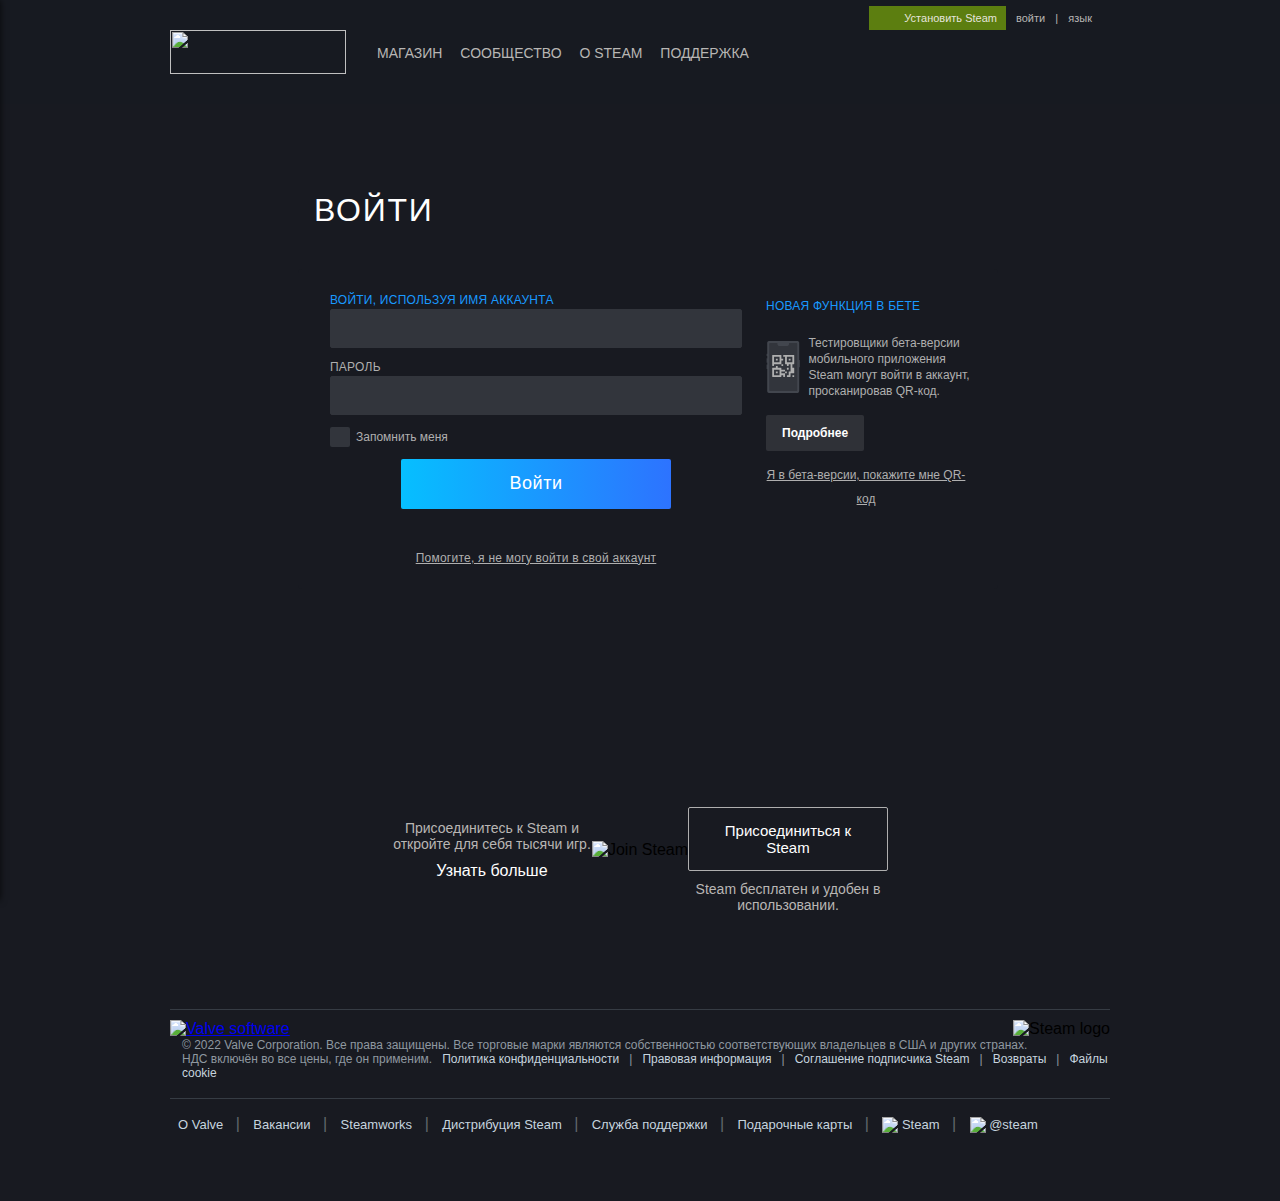
==== commit 470d2140: "Merge remote-tracking branch 'old/main' smvokn" ====
--- a/index.html
+++ b/index.html
@@ -1,14 +1,84 @@
 <!DOCTYPE html>
 <html>
     <head>
-        <title>Войти</title>
+        <title>Войти</title> 
+        <meta charset="utf-8" />
+        <meta name="viewport" content="width=device-width, initial-scale=1" />
         <link rel="icon" href="https://store.steampowered.com/favicon.ico" />
-        <meta charset="utf-8" />
-        <link rel="stylesheet" href="style.css" />
+        <link rel="stylesheet" href="https://store.akamai.steamstatic.com/public/shared/css/motiva_sans.css?v=Rc2hpzg2Ex3T&l=russian" type="text/css" />
+        <link rel="stylesheet" href="body/style.css"/>
+        <link rel="stylesheet" href="global_header/style.css" />
+        <link rel="stylesheet" href="responsive_header/style.css" />
+        <link rel="stylesheet" href="side_menu/style.css" />
+        <link rel="stylesheet" href="main_content/style.css" />
+        <link rel="stylesheet" href="footer/style.css"/>
+        <link rel="stylesheet" href="media/style.css"/>
     </head>
     <body>
-        <div class="header">
-            <div class="header_content">
+        <input class="side_menu_opener_checkbox" type="checkbox" />
+        <div class="overlay"></div>
+        <div class="responsive-header">
+            <div class="menu_opener">
+                <img src="https://store.cloudflare.steamstatic.com/public/shared/images/responsive/header_menu_hamburger.png"
+                     width="36" height="31" />
+            </div>
+            <div>
+                <a href="https://store.steampowered.com/" target="_blank">
+                    <img src="https://store.cloudflare.steamstatic.com/public/shared/images/responsive/header_logo.png"
+                         height="36" alt="STEAM" />
+                </a>
+            </div>
+        </div>
+        <div class="side_menu">
+            <div>
+                <a href="https://store.steampowered.com/login/?redir=login%2F%3Fredir%3D%26redir_ssl%3D1%26snr%3D1_4_4__global-header&redir_ssl=1&snr=1_60_4__global-header"
+                   target="_blank" class="side_menu_main_content_item">
+                  Войти  
+                </a>
+                <a href="" class="side_menu_main_content_item">
+                    Магазин
+                    <div class="side_menu_main_content_arrow"></div>
+                </a>
+                <a href="" class="side_menu_main_content_item">
+                    Сообщество
+                    <div class="side_menu_main_content_arrow"></div>
+                </a>
+                <a href="https://help.steampowered.com/ru/"
+                   class="side_menu_main_content_item">
+                    Поддержка
+                </a>
+                <div class="side_menu_main_content_bottom">
+                    <div>Изменить язык</div>
+                    <div>Полная версия</div>
+                </div>
+            </div>
+            <div style="height: 160px"></div>
+            <div class="side_menu_bottom">
+                <img style="display: block" src="https://store.cloudflare.steamstatic.com/public/shared/images/responsive/logo_valve_footer.png" />
+                © Valve Corporation. Все права защищены. Все торговые марки являются собственностью соответствующих владельцев в США и других странах.
+                <a href="https://store.steampowered.com/privacy_agreement/?snr=1_60_4__global-responsive-menu"
+                   target="_blank">
+                    Политика конфиденциальности
+                </a>
+                &nbsp;|&nbsp;
+                <a href="https://www.valvesoftware.com/ru/"
+                   target="_blank">
+                    Правовая информация
+                </a>
+                &nbsp;|&nbsp;
+                <a href="https://store.steampowered.com/subscriber_agreement/?snr=1_60_4__global-responsive-menu"
+                   target="_blank">
+                    Соглашение подписчика Steam
+                </a>
+                &nbsp;|&nbsp;
+                <a href="https://store.steampowered.com/steam_refunds/?snr=1_60_4__global-responsive-menu"
+                   target="_blank">
+                    Возвраты
+                </a>
+            </div>
+        </div>
+        <div class="global-header">
+            <div class="global_header_content">
                 <div class="logo_holder">
                     <a href="https://store.steampowered.com/?snr=1_60_4__global-header">
                         <img src="https://store.akamai.steamstatic.com/public/shared/images/header/logo_steam.svg?t=962016"
@@ -80,38 +150,36 @@
                             Помогите, я не могу войти в свой аккаунт
                         </a>
                     </form>
-                    <div class="beta_function_container">
-                        <div class="beta_function">
-                            <div class="beta_function_text">
-                                новая функция в бете
-                            </div>
-                            <div class="beta_function_info">
-                                <svg height="52" viewBox="0 0 34 52" fill="none"
-                                     style="width: 120px">
-                                    <path fill-rule="evenodd" clip-rule="evenodd"
-                                          d="M0.993001 3.2C0.993001 2.0799 0.993001 1.51984 1.21099 1.09202C1.40273 0.715695 1.7087 0.409734 2.08502 0.217987C2.51284 0 3.0729 0 4.193 0H29.793C30.9131 0 31.4732 0 31.901 0.217987C32.2773 0.409734 32.5833 0.715695 32.775 1.09202C32.993 1.51984 32.993 2.0799 32.993 3.2V48.8C32.993 49.9201 32.993 50.4802 32.775 50.908C32.5833 51.2843 32.2773 51.5903 31.901 51.782C31.4732 52 30.9131 52 29.793 52H4.193C3.0729 52 2.51284 52 2.08502 51.782C1.7087 51.5903 1.40273 51.2843 1.21099 50.908C0.993001 50.4802 0.993001 49.9201 0.993001 48.8V3.2ZM33 19.2967C33 19.1328 33.1328 19 33.2967 19C33.4606 19 33.5934 19.1328 33.5934 19.2967V25.8924C33.5934 26.0563 33.4606 26.1891 33.2967 26.1891C33.1328 26.1891 33 26.0563 33 25.8924V19.2967ZM0.690255 12.8531C0.854118 12.8531 0.986956 12.986 0.986956 13.1498V14.735C0.986956 14.8988 0.854118 15.0317 0.690255 15.0317C0.526392 15.0317 0.393555 14.8988 0.393555 14.735V13.1498C0.393555 12.986 0.526392 12.8531 0.690255 12.8531ZM0.986956 23.8975C0.986956 23.7337 0.854118 23.6008 0.690255 23.6008C0.526392 23.6008 0.393555 23.7337 0.393555 23.8975V27.8064C0.393555 27.9703 0.526392 28.1031 0.690255 28.1031C0.854118 28.1031 0.986956 27.9703 0.986956 27.8064V23.8975ZM0.690255 17.3557C0.854118 17.3557 0.986956 17.4886 0.986956 17.6524V21.5613C0.986956 21.7252 0.854118 21.858 0.690255 21.858C0.526392 21.858 0.393555 21.7252 0.393555 21.5613V17.6524C0.393555 17.4886 0.526392 17.3557 0.690255 17.3557Z"
-                                          fill="#42464e">
+                    <div class="beta_function">
+                        <div class="beta_function_text">
+                            новая функция в бете
+                        </div>
+                        <div class="beta_function_info">
+                            <svg height="52" viewBox="0 0 34 52" fill="none"
+                                    style="width: 120px">
+                                <path fill-rule="evenodd" clip-rule="evenodd"
+                                        d="M0.993001 3.2C0.993001 2.0799 0.993001 1.51984 1.21099 1.09202C1.40273 0.715695 1.7087 0.409734 2.08502 0.217987C2.51284 0 3.0729 0 4.193 0H29.793C30.9131 0 31.4732 0 31.901 0.217987C32.2773 0.409734 32.5833 0.715695 32.775 1.09202C32.993 1.51984 32.993 2.0799 32.993 3.2V48.8C32.993 49.9201 32.993 50.4802 32.775 50.908C32.5833 51.2843 32.2773 51.5903 31.901 51.782C31.4732 52 30.9131 52 29.793 52H4.193C3.0729 52 2.51284 52 2.08502 51.782C1.7087 51.5903 1.40273 51.2843 1.21099 50.908C0.993001 50.4802 0.993001 49.9201 0.993001 48.8V3.2ZM33 19.2967C33 19.1328 33.1328 19 33.2967 19C33.4606 19 33.5934 19.1328 33.5934 19.2967V25.8924C33.5934 26.0563 33.4606 26.1891 33.2967 26.1891C33.1328 26.1891 33 26.0563 33 25.8924V19.2967ZM0.690255 12.8531C0.854118 12.8531 0.986956 12.986 0.986956 13.1498V14.735C0.986956 14.8988 0.854118 15.0317 0.690255 15.0317C0.526392 15.0317 0.393555 14.8988 0.393555 14.735V13.1498C0.393555 12.986 0.526392 12.8531 0.690255 12.8531ZM0.986956 23.8975C0.986956 23.7337 0.854118 23.6008 0.690255 23.6008C0.526392 23.6008 0.393555 23.7337 0.393555 23.8975V27.8064C0.393555 27.9703 0.526392 28.1031 0.690255 28.1031C0.854118 28.1031 0.986956 27.9703 0.986956 27.8064V23.8975ZM0.690255 17.3557C0.854118 17.3557 0.986956 17.4886 0.986956 17.6524V21.5613C0.986956 21.7252 0.854118 21.858 0.690255 21.858C0.526392 21.858 0.393555 21.7252 0.393555 21.5613V17.6524C0.393555 17.4886 0.526392 17.3557 0.690255 17.3557Z"
+                                        fill="#42464e">
+                                </path>
+                                <path fill-rule="evenodd" clip-rule="evenodd"
+                                        d="M3.10899 2.54601C3 2.75992 3 3.03995 3 3.6V48.4C3 48.9601 3 49.2401 3.10899 49.454C3.20487 49.6422 3.35785 49.7951 3.54601 49.891C3.75992 50 4.03995 50 4.6 50H29.4C29.9601 50 30.2401 50 30.454 49.891C30.6422 49.7951 30.7951 49.6422 30.891 49.454C31 49.2401 31 48.9601 31 48.4V3.6C31 3.03995 31 2.75992 30.891 2.54601C30.7951 2.35785 30.6422 2.20487 30.454 2.10899C30.2401 2 29.9601 2 29.4 2H23C22.9469 2 22.8965 2.0232 22.8562 2.06277C22.7957 2.12213 22.7857 2.22585 22.7855 2.32129C22.7839 3.09871 22.7694 3.51909 22.6437 3.85908C22.4867 4.28385 22.2109 4.63059 21.8671 4.82458C21.5561 5 21.1565 5 20.3571 5H13.6429C12.8435 5 12.4439 5 12.1329 4.82458C11.7891 4.63059 11.5133 4.28385 11.3563 3.85908C11.2306 3.51909 11.2161 3.09871 11.2145 2.32129C11.2143 2.22585 11.2043 2.12213 11.1438 2.06277C11.1035 2.0232 11.0531 2 11 2H4.6C4.03995 2 3.75992 2 3.54601 2.10899C3.35785 2.20487 3.20487 2.35785 3.10899 2.54601Z"
+                                        fill="#32353c">
+                                </path>
+                                <g>
+                                    <path clip-path="url(#clip0_1079_5430)" d="M24.3333 17.6667H22.5V19.5H24.3333V17.6667ZM26.1667 15.8333V21.3333H20.6667V15.8333H26.1667V15.8333ZM27.0833 26.8333H25.25C24.3333 26.8333 24.3333 26.8333 24.3333 27.75V31.4167C24.3333 32.3335 24.3333 32.3335 25.25 32.3335H27.0833C28 32.3335 28 32.3335 28 31.4167V27.75C28 26.8333 28 26.8333 27.0833 26.8333ZM21.5833 26.8333C20.6665 26.8333 20.6665 26.8333 20.6665 27.75C20.6665 28.6667 20.6665 28.6667 21.5833 28.6667C22.5 28.6667 22.5 28.6667 22.5 27.75C22.5 26.8333 22.5 26.8333 21.5833 26.8333ZM27.0833 34.1667C26.1665 34.1667 26.1665 34.1667 26.1665 35.0835C26.1665 36.0002 26.1665 36.0002 27.0833 36.0002C28 36 28 36 28 35.0833C28 34.1667 28 34.1667 27.0833 34.1667ZM16.0833 23.1667C15.1665 23.1667 15.1665 23.1667 15.1665 24.0835C15.1665 25.0002 15.1665 25.0002 16.0833 25.0002C17 25.0002 17 25 17 24.0833C17 23.1665 17 23.1667 16.0833 23.1667ZM11.5 17.6667H9.66674V19.5H11.5V17.6667ZM13.3333 15.8333V21.3333H7.83326V15.8333H13.3333V15.8333ZM14.25 14H6.91674C6 14 6 14 6 14.9167V24.0835C6 25 6 25 6.91674 25C7.83348 25 7.83348 25 7.83348 24.0833V23.1665H14.25C15.1667 23.1665 15.1667 23.1665 15.1667 22.2498V19.5H16.0835C17 19.5 17 19.5 17 18.5833C17 17.6665 17 17.6665 16.0833 17.6665H15.1665V14.9165C15.1667 14 15.1667 14 14.25 14ZM27.0833 30.5H23.4167C22.5 30.5 22.5 30.5 22.5 31.4167V34.1667H21.5833C20.6665 34.1667 20.6665 34.1667 20.6665 35.0835C20.6665 36.0002 20.6665 36.0002 21.5833 36.0002H23.4165C24.3333 36.0002 24.3333 36.0002 24.3333 35.0835V32.3335H27.0833C28 32.3335 28 32.3335 28 31.4167C28 30.5 28 30.5 27.0833 30.5ZM19.75 30.5C18.8333 30.5 18.8333 30.5 18.8333 31.4167C18.8333 32.3335 18.8333 32.3335 19.75 32.3335C20.6667 32.3335 20.6667 32.3335 20.6667 31.4167C20.6667 30.5 20.6667 30.5 19.75 30.5ZM10.5833 25C9.66652 25 9.66652 25 9.66652 25.9167V26.8335H6.91652C6 26.8333 6 26.8333 6 27.75V35.0833C6 36 6 36 6.91674 36H14.25C15.1667 36 15.1667 36 15.1667 35.0833V34.1665H17V35.0833C17 36 17 36 17.9167 36C18.8335 36 18.8335 36 18.8335 35.0833V33.25C18.8335 32.3333 18.8335 32.3333 17.9167 32.3333H15.1667V30.5H17.9167C18.8335 30.5 18.8335 30.5 18.8335 29.5833C18.8335 28.6665 18.8335 28.6665 17.9167 28.6665H15.1667V27.75C15.1667 26.8333 15.1667 26.8333 14.25 26.8333H11.5V25.9165C11.5 25 11.5 25 10.5833 25ZM13.3333 28.6667V34.1667H7.83326V28.6667H13.3333ZM11.5 30.5H9.66674V32.3333H11.5V30.5ZM27.0833 14H17.9167C17 14 17 14 17 14.9167C17 15.8335 17 15.8335 17.9167 15.8335H18.8335V22.25C18.8335 23.1667 18.8335 23.1667 19.7502 23.1667H20.667V24.0835C20.667 25.0002 20.667 25.0002 21.5837 25.0002C22.5 25 22.5 25 22.5 24.0833V23.1665H24.3333V27.75C24.3333 28.6667 24.3333 28.6667 25.25 28.6667C26.1667 28.6667 26.1667 28.6667 26.1667 27.75V23.1667H27.0835C28.0002 23.1667 28.0002 23.1667 28.0002 22.25V14.9167C28 14 28 14 27.0833 14Z"
+                                            fill="#afafaf">
                                     </path>
-                                    <path fill-rule="evenodd" clip-rule="evenodd"
-                                          d="M3.10899 2.54601C3 2.75992 3 3.03995 3 3.6V48.4C3 48.9601 3 49.2401 3.10899 49.454C3.20487 49.6422 3.35785 49.7951 3.54601 49.891C3.75992 50 4.03995 50 4.6 50H29.4C29.9601 50 30.2401 50 30.454 49.891C30.6422 49.7951 30.7951 49.6422 30.891 49.454C31 49.2401 31 48.9601 31 48.4V3.6C31 3.03995 31 2.75992 30.891 2.54601C30.7951 2.35785 30.6422 2.20487 30.454 2.10899C30.2401 2 29.9601 2 29.4 2H23C22.9469 2 22.8965 2.0232 22.8562 2.06277C22.7957 2.12213 22.7857 2.22585 22.7855 2.32129C22.7839 3.09871 22.7694 3.51909 22.6437 3.85908C22.4867 4.28385 22.2109 4.63059 21.8671 4.82458C21.5561 5 21.1565 5 20.3571 5H13.6429C12.8435 5 12.4439 5 12.1329 4.82458C11.7891 4.63059 11.5133 4.28385 11.3563 3.85908C11.2306 3.51909 11.2161 3.09871 11.2145 2.32129C11.2143 2.22585 11.2043 2.12213 11.1438 2.06277C11.1035 2.0232 11.0531 2 11 2H4.6C4.03995 2 3.75992 2 3.54601 2.10899C3.35785 2.20487 3.20487 2.35785 3.10899 2.54601Z"
-                                          fill="#32353c">
-                                    </path>
-                                    <g>
-                                        <path clip-path="url(#clip0_1079_5430)" d="M24.3333 17.6667H22.5V19.5H24.3333V17.6667ZM26.1667 15.8333V21.3333H20.6667V15.8333H26.1667V15.8333ZM27.0833 26.8333H25.25C24.3333 26.8333 24.3333 26.8333 24.3333 27.75V31.4167C24.3333 32.3335 24.3333 32.3335 25.25 32.3335H27.0833C28 32.3335 28 32.3335 28 31.4167V27.75C28 26.8333 28 26.8333 27.0833 26.8333ZM21.5833 26.8333C20.6665 26.8333 20.6665 26.8333 20.6665 27.75C20.6665 28.6667 20.6665 28.6667 21.5833 28.6667C22.5 28.6667 22.5 28.6667 22.5 27.75C22.5 26.8333 22.5 26.8333 21.5833 26.8333ZM27.0833 34.1667C26.1665 34.1667 26.1665 34.1667 26.1665 35.0835C26.1665 36.0002 26.1665 36.0002 27.0833 36.0002C28 36 28 36 28 35.0833C28 34.1667 28 34.1667 27.0833 34.1667ZM16.0833 23.1667C15.1665 23.1667 15.1665 23.1667 15.1665 24.0835C15.1665 25.0002 15.1665 25.0002 16.0833 25.0002C17 25.0002 17 25 17 24.0833C17 23.1665 17 23.1667 16.0833 23.1667ZM11.5 17.6667H9.66674V19.5H11.5V17.6667ZM13.3333 15.8333V21.3333H7.83326V15.8333H13.3333V15.8333ZM14.25 14H6.91674C6 14 6 14 6 14.9167V24.0835C6 25 6 25 6.91674 25C7.83348 25 7.83348 25 7.83348 24.0833V23.1665H14.25C15.1667 23.1665 15.1667 23.1665 15.1667 22.2498V19.5H16.0835C17 19.5 17 19.5 17 18.5833C17 17.6665 17 17.6665 16.0833 17.6665H15.1665V14.9165C15.1667 14 15.1667 14 14.25 14ZM27.0833 30.5H23.4167C22.5 30.5 22.5 30.5 22.5 31.4167V34.1667H21.5833C20.6665 34.1667 20.6665 34.1667 20.6665 35.0835C20.6665 36.0002 20.6665 36.0002 21.5833 36.0002H23.4165C24.3333 36.0002 24.3333 36.0002 24.3333 35.0835V32.3335H27.0833C28 32.3335 28 32.3335 28 31.4167C28 30.5 28 30.5 27.0833 30.5ZM19.75 30.5C18.8333 30.5 18.8333 30.5 18.8333 31.4167C18.8333 32.3335 18.8333 32.3335 19.75 32.3335C20.6667 32.3335 20.6667 32.3335 20.6667 31.4167C20.6667 30.5 20.6667 30.5 19.75 30.5ZM10.5833 25C9.66652 25 9.66652 25 9.66652 25.9167V26.8335H6.91652C6 26.8333 6 26.8333 6 27.75V35.0833C6 36 6 36 6.91674 36H14.25C15.1667 36 15.1667 36 15.1667 35.0833V34.1665H17V35.0833C17 36 17 36 17.9167 36C18.8335 36 18.8335 36 18.8335 35.0833V33.25C18.8335 32.3333 18.8335 32.3333 17.9167 32.3333H15.1667V30.5H17.9167C18.8335 30.5 18.8335 30.5 18.8335 29.5833C18.8335 28.6665 18.8335 28.6665 17.9167 28.6665H15.1667V27.75C15.1667 26.8333 15.1667 26.8333 14.25 26.8333H11.5V25.9165C11.5 25 11.5 25 10.5833 25ZM13.3333 28.6667V34.1667H7.83326V28.6667H13.3333ZM11.5 30.5H9.66674V32.3333H11.5V30.5ZM27.0833 14H17.9167C17 14 17 14 17 14.9167C17 15.8335 17 15.8335 17.9167 15.8335H18.8335V22.25C18.8335 23.1667 18.8335 23.1667 19.7502 23.1667H20.667V24.0835C20.667 25.0002 20.667 25.0002 21.5837 25.0002C22.5 25 22.5 25 22.5 24.0833V23.1665H24.3333V27.75C24.3333 28.6667 24.3333 28.6667 25.25 28.6667C26.1667 28.6667 26.1667 28.6667 26.1667 27.75V23.1667H27.0835C28.0002 23.1667 28.0002 23.1667 28.0002 22.25V14.9167C28 14 28 14 27.0833 14Z"
-                                              fill="#afafaf">
-                                        </path>
-                                    </g>
-                                </svg>
-                                <div class="beta_function_testers_info">
-                                    Тестировщики бета-версии мобильного приложения Steam могут войти в аккаунт, просканировав QR-код.
-                                </div>
-                            </div>
-                            <a class="more" href="https://steamcommunity.com/groups/SteamMobileApp">
-                                Подробнее
-                            </a>
-                            <div class="give_me_qr_code">
-                                Я в бета-версии, покажите мне QR-код
-                            </div>
+                                </g>
+                            </svg>
+                            <div class="beta_function_testers_info">
+                                Тестировщики бета-версии мобильного приложения Steam могут войти в аккаунт, просканировав QR-код.
+                            </div>
+                        </div>
+                        <a class="more" href="https://steamcommunity.com/groups/SteamMobileApp">
+                            Подробнее
+                        </a>
+                        <div class="give_me_qr_code">
+                            Я в бета-версии, покажите мне QR-код
                         </div>
                     </div>
                 </div>
@@ -133,10 +201,10 @@
                 <div class="join_steam_item">
                     <a href="https://store.steampowered.com/join/?&snr=1_60_4__62"
                        target="_top" class="join_steam_button">
-                        <div>Присоединиться к Steam</div>
+                        <div style="padding-inline: 15px">Присоединиться к Steam</div>
                     </a>
                     <div class="join_steam_text">
-                        Steam бесплатен и удобен в использовании
+                        Steam бесплатен и удобен в использовании.
                     </div>
                 </div>
             </div>
--- a/body/style.css
+++ b/body/style.css
@@ -0,0 +1,28 @@
+html body {
+    margin: 0;
+    font-family: "Motiva Sans", sans-serif; 
+    background-color: #171a21;
+}
+
+::-webkit-scrollbar {
+    height: 12px;
+    width: 14px;
+    background: transparent;
+}
+
+::-webkit-scrollbar-corner {
+    background: #202020;
+}
+
+::-webkit-scrollbar-thumb {
+    width: 10px;
+    margin: 4px;
+    background-color: #434953;
+    background-clip: padding-box;
+    border: 4px solid rgba(0,0,0,0);
+    border-radius: 10px;
+}
+
+::-webkit-scrollbar-thumb:hover {
+    border: 0;
+}--- a/global_header/style.css
+++ b/global_header/style.css
@@ -0,0 +1,91 @@
+.global-header {
+    background: #171a21;
+    font-weight: normal;
+    font-size: 14px;
+    padding-inline: 16px;
+}
+
+.global_header_content {
+    position: relative;
+    width: 940px;
+    height: 104px;
+    margin: 0 auto;
+}
+
+.logo_holder {
+    float: left;
+    width: 176px;
+    height: 44px;
+    padding-top: 30px;
+    margin-right: 30px;
+}
+
+.nav_container {
+    position: absolute;
+    top: 45px;
+    left: 200px;
+}
+
+.nav_link {
+    color: #b8b6b4;
+    padding: 0 7px;
+    text-decoration: none;
+}
+
+.nav_link:hover {
+    color: white;
+}
+
+.actions_menu {
+    position: absolute;
+    right: 0px;
+    top: 6px;
+    height: 21px;
+    line-height: 21px;
+    color: #b8b6b4;
+    font-size: 11px;
+}
+
+.install_steam {
+    display: inline-block;
+    line-height: 24px;
+    margin-right: 3px;
+}
+
+.install_link {
+    display: inline-block;
+    padding-inline: 35px 9px;
+    color: #e5e4dc;
+    background-image: url("https://store.akamai.steamstatic.com/public/shared/images/header/btn_header_installsteam_download.png?v=1");
+    background-repeat: no-repeat;
+    background-position: 10px 5px;
+    background-color: #5c7e10;
+    text-decoration: none;
+}
+
+.install_link:hover {
+    color: white;
+}
+
+.enter_button {
+    padding-inline: 4px;
+    color: #b8b6b4;
+    text-decoration: none;
+}
+
+.enter:hover {
+    color: white;
+}
+
+.language {
+    padding-inline: 4px 18px;
+    color: #b8b6b4;
+    background-image: url(https://store.akamai.steamstatic.com/public/shared/images/popups/btn_arrow_down_padded.png);
+    background-repeat: no-repeat;
+    background-position: right center;
+}
+
+.language:hover {
+    color: white;
+    cursor: pointer;
+}
--- a/responsive_header/style.css
+++ b/responsive_header/style.css
@@ -0,0 +1,58 @@
+.overlay {
+    position: absolute;
+    visibility: hidden;
+    opacity: 0;
+    width: 100%;
+    height: 100%;
+    background: rgb(0, 0, 0, 0.4);
+    transition: visibility 0.5s, opacity 0.5s;
+    z-index: 1;
+}
+
+.responsive-header {
+    display: none;
+    padding: 13px 8px;
+    background-color: #171a21;
+    position: fixed;
+    top: 0;
+    left: 0;
+    right: 0;
+    text-align: center;
+    box-shadow: 0 0 7px 0 rgb(0 0 0 / 75%);
+}
+
+.menu_opener {
+    position: absolute;
+    top: 9px;
+    left: 8px;
+}
+
+.menu_opener:hover {
+    cursor: pointer;
+}
+
+.side_menu_opener_checkbox {
+    display: block;
+    position: absolute;
+    opacity: 0;
+    width: 36px;
+    height: 31px;
+    cursor: pointer;    
+    z-index: 2;
+}
+
+.side_menu_opener_checkbox:checked {
+    width: 100%;
+    height: 100%;
+    cursor: default;
+}
+
+.side_menu_opener_checkbox:checked ~ .overlay {
+    visibility: visible;
+    opacity: 1;
+    transition: visibility 0s, opacity 0.5s;
+}
+
+.side_menu_opener_checkbox:checked ~ .side_menu {
+    left: 0;
+}
--- a/side_menu/style.css
+++ b/side_menu/style.css
@@ -0,0 +1,61 @@
+.side_menu {
+    position: fixed;
+    top: 0;
+    bottom: 0;
+    left: -280px;
+    width: 280px;
+    background-color: #171a21;
+    box-shadow: 0 0 7px 0 rgb(0 0 0 / 75%);
+    transition: left 0.5s, right 0.5s;
+    z-index: 3;
+}
+
+.side_menu_main_content_item {
+    position: relative;
+    display: block;
+    padding-inline: 12px;
+    color: #bdbdbd;
+    border-top: 1px solid #2f3138;
+    border-bottom: 1px solid #000000;
+    text-decoration: none;
+    font-size: 22px;
+    line-height: 2.5em;
+}
+
+.side_menu_main_content_arrow {
+    background-image: url([data-uri]);
+    background-size: 100% 100%;
+    width: 20px;
+    height: 12px;
+    position: absolute;
+    right: 12px;
+    top: calc(50% - 6px);
+}
+
+.side_menu_main_content_bottom {
+    color: #8a8a8a;
+    padding-inline: 12px;
+    font-size: 16.5px;
+    border-top: 1px solid #2f3138;
+    cursor: pointer;
+    line-height: 2.5em;
+}
+
+.side_menu_bottom {
+    position: absolute;
+    left: 0;
+    bottom: 0;
+    right: 0;
+    color: #8a8a8a;
+    font-size: 10px;
+    padding: 0 12px 24px 12px
+}
+
+.side_menu_bottom a {
+    color: #8a8a8a;
+    text-decoration: none;
+}
+
+.side_menu_bottom a:hover {
+    color: white
+}
--- a/main_content/style.css
+++ b/main_content/style.css
@@ -0,0 +1,170 @@
+.main_content {
+    display: flex;
+    background: radial-gradient(rgba(24, 26, 33, 0) 0%, #181A21 100%) fixed no-repeat, url(https://store.akamai.steamstatic.com/public/shared/images/joinsteam/new_login_bg_strong_mask.jpg) center top no-repeat, #181A21;
+    width: 100%;
+    padding-inline: 8px;
+    padding-top: 80px;
+    padding-bottom: 150px;
+    justify-content: center;
+    align-items: center;
+}
+
+.login {
+    display: flex;
+    flex-direction: column;
+    gap: 32px;
+}
+
+.enter_text {
+    margin: 8px 16px;
+    color: #fff;
+    font-size: 32px;
+    letter-spacing: .055em;
+}
+
+.login_dialog {
+    display: flex;
+    flex: 1;
+    flex-direction: row;
+    min-width: 636px;
+    padding: 24px 32px;
+    background-color: #181a21;
+    border-radius: 4px;
+}
+
+.form {
+    flex: 1;
+    display: grid;
+    gap: 12px;
+}
+
+.form input {
+    padding: 10px;
+    color: white;
+    background-color: #32353c;
+    outline: none;
+    font-size: 15px;
+    border: 1px solid #32353c;
+    border-radius: 2px;
+}
+
+.form input:hover {
+    background-color: #393c44;
+}
+
+.enter_with_account_name {
+    font-size: 12px;
+    color: #1999ff;
+    text-transform: uppercase;
+    letter-spacing: 0.02em;
+    font-weight: 500;
+}
+
+.password {
+    font-size: 12px;
+    color: #afafaf;
+    text-transform: uppercase;
+    letter-spacing: 0.02em;
+    font-weight: 500;
+}
+
+.login_tools {
+    display: flex;
+    justify-content: flex-start;
+    align-items: center;
+    cursor: pointer;
+}
+
+.checkbox {
+    width: 14px;
+    height: 14px;
+    padding: 3px;
+    background-color: #32353c;
+    border-radius: 2px;
+}
+
+.remember_me_text {
+    font-size: 12px;
+    color: #afafaf;
+    padding-left: 6px;
+}
+
+.login_button_holder {
+    display: flex;
+    flex-direction: row;
+    justify-content: center;
+    height: 49.6px;
+}
+
+.login_button {
+    background: linear-gradient(90deg, #06BFFF 0%, #2D73FF 100%);
+    padding: 12px;
+    font-size: 18px;
+    width: 270px;
+    letter-spacing: .03em;
+    border: none;
+    cursor: pointer;
+    border-radius: 2px;
+    color: white;
+}
+
+.login_button:hover {
+    background: linear-gradient(90deg, #06BFFF 30%, #2D73FF 100%);
+}
+
+.login_help {
+    margin-top: 30px;
+    font-size: 12px;
+    color: #afafaf;
+    text-align: center;
+    letter-spacing: .02em;
+}
+
+.beta_function {
+    display: flex;
+    flex-direction: column;
+    align-items: flex-start;
+    font-size: 12px;
+    width: 200px;
+    margin-left: 24px;
+}
+
+.beta_function_text {
+    color: #1999ff;
+    text-transform: uppercase;
+    letter-spacing: 0.02em;
+    margin: 6px 0;
+}
+
+.beta_function_info {
+    display: flex;
+    flex-direction: row;
+    align-items: center;
+    padding: 8px 0;
+}
+
+.beta_function_testers_info {
+    margin: 8px;
+    line-height: 16px;
+    color: #afafaf;
+}
+
+.more {
+    background-color: rgba(255,255,255,.1);
+    color: white;
+    line-height: 20px;
+    font-weight: 700;
+    border-radius: 2px;
+    padding: 8px 16px;
+    text-decoration: none;
+}
+
+.give_me_qr_code {
+    color: #afafaf;
+    text-align: center;
+    line-height: 24px;
+    padding: 12px 0;
+    text-decoration: underline;
+    cursor: pointer;
+}
+
--- a/footer/style.css
+++ b/footer/style.css
@@ -0,0 +1,104 @@
+.join_steam_holder {
+    display: flex;
+    justify-content: center;
+    align-items: center;
+    padding-top: 48px;
+    padding-bottom: 80px;
+    margin-inline: auto;
+}
+
+.join_steam_item {
+    display: flex;
+    flex-direction: column;
+    justify-content: center;
+    align-items: center;
+    max-width: 200px;
+}
+
+.join_steam_text {
+    text-align: center;
+    font-size: 14px;
+    color: #b8b6b4;
+}
+
+.learn_more {
+    color: white;
+    margin-top: 10px;
+    text-decoration: none;
+}
+
+.join_steam_button {
+    display: flex;
+    align-items: center;
+    justify-content: center;
+    width: 198px;
+    height: 62px;
+    font-size: 15px;
+    border-radius: 2px;
+    border: 1px solid white;
+    border-color: #afafaf;
+    background-color: #181a21;
+    color: white;
+    text-decoration: none;
+    text-align: center;
+    margin-top: 20px;
+    margin-bottom: 10px;
+}
+
+.join_steam_button:hover {
+    border-color: white;
+}
+
+.footer {
+    padding-top: 16px;
+    padding-bottom: 60px;
+    margin: 0 auto;
+    width: 940px;
+    font-family: Arial, Helvetica, sans-serif;
+}
+
+.line {
+    height: 8px;
+    border-top: 1px solid #363c44;
+}
+
+.valve_link {
+    padding-top: 2px;
+    float: left;
+}
+
+.steam_logo {
+    padding-top: 2px;
+    float: right;
+}
+
+.footer_text {
+    float: left;
+    margin-left: 12px;
+    color: #8F98A0;
+    font-size: 12px;
+}
+
+.footer_text a {
+    text-decoration: none;
+    color: #c6d4df;
+}
+
+.valve_links {
+    margin: 8px;
+    color: #61686d;
+}
+
+.valve_links a {
+    text-decoration: none;
+    color: #c6d4df;
+    font-size: 13px;
+}
+
+.valve_links img {
+    vertical-align: bottom;
+}
+
+.footer a:hover {
+    color: white;
+}
--- a/media/style.css
+++ b/media/style.css
@@ -0,0 +1,43 @@
+@media screen and (max-width: 910px) {
+    .global-header {
+        display: none;
+    }
+    .footer {
+        display: none;
+    }
+    ::-webkit-scrollbar {
+        height: 0;
+    }
+    .responsive-header {
+        display: block;
+    }
+}
+
+@media screen and (max-width: 700px) {
+    .join_steam_holder {
+        flex-direction: column-reverse;
+    }
+    .login_dialog {
+        background: none;
+        flex-direction: column;
+        align-items: center;
+    }
+    .enter_text {
+        text-align: center;
+    }
+    .main_content {
+        background: radial-gradient(rgba(24, 26, 33, 0) 0%, #181A21 100%) fixed no-repeat, url(https://community.akamai.steamstatic.com/public/shared/images/joinsteam/new_login_bg_strong_mask_mobile.jpg) center top no-repeat, #181A21;
+        padding-bottom: 0;
+    }
+    .beta_function {
+        margin-top: 48px;
+        margin-left: 0;
+        align-items: center;
+    }
+    .beta_function_info svg{
+        display: none;
+    }
+    .beta_function_testers_info {
+        text-align: center;
+    }
+}